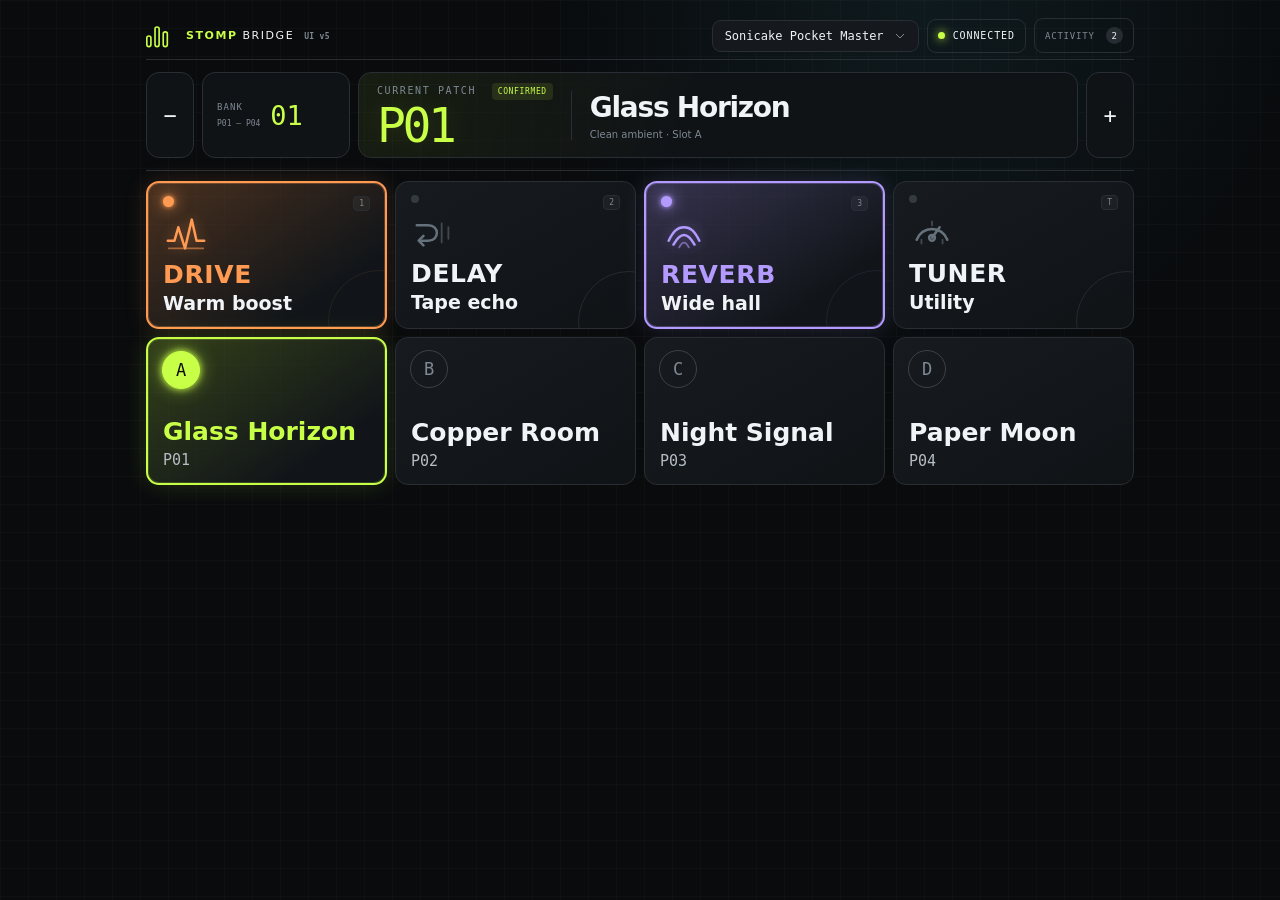
==== ui/index.html @ 8a4b9347 "Initial commit: StompBridge MIDI controller" ====
<!doctype html>
<html lang="en">
  <head>
    <meta charset="UTF-8" />
    <meta name="viewport" content="width=device-width, initial-scale=1.0" />
    <meta name="theme-color" content="#090b0d" />
    <title>StompBridge — UI prototype</title>
    <link rel="stylesheet" href="styles.css?v=5" />
  </head>
  <body>
    <main class="shell">
      <header class="topbar">
        <a class="brand" href="#" aria-label="StompBridge home">
          <span class="brand-mark" aria-hidden="true"><i></i><i></i><i></i></span>
          <span><strong>STOMP</strong> BRIDGE <small class="ui-version">UI v5</small></span>
        </a>

        <div class="device-tools">
          <label class="device-select">
            <span>DEVICE</span>
            <select id="device-profile" aria-label="Device profile">
              <option value="pocket-master">Sonicake Pocket Master</option>
              <option value="gp5">Valeton GP-5</option>
            </select>
          </label>
          <button class="connection" id="connection" type="button" aria-pressed="true">
            <span class="status-dot"></span>
            <span id="connection-label">CONNECTED</span>
          </button>
          <button class="log-toggle" id="toggle-log" type="button" aria-expanded="false" aria-controls="activity-panel">
            ACTIVITY <span id="log-count">2</span>
          </button>
        </div>
      </header>

      <section class="current-strip" aria-labelledby="preset-name">
        <button class="bank-step" id="bank-down" type="button" aria-label="Previous bank">−</button>
        <div class="bank-readout">
          <span>BANK</span>
          <strong id="bank-number">01</strong>
          <small id="bank-range">P01 — P04</small>
        </div>
        <div class="current-preset">
          <div>
            <p class="eyebrow">CURRENT PATCH <span class="certainty confirmed">CONFIRMED</span></p>
            <strong class="preset-number" id="preset-number">P01</strong>
          </div>
          <div class="preset-copy">
            <h1 id="preset-name">Glass Horizon</h1>
            <p id="preset-meta">Clean ambient · Slot A</p>
          </div>
        </div>
        <button class="bank-step" id="bank-up" type="button" aria-label="Next bank">+</button>
      </section>

      <section class="workspace">
        <div class="controls-panel">
          <div class="control-row effects" aria-label="Effect controls">
            <button class="effect active drive" type="button" data-effect="drive" data-key="1" aria-pressed="true">
              <span class="effect-top"><span class="led"></span><kbd>1</kbd></span>
              <span class="effect-icon" aria-hidden="true">
                <svg viewBox="0 0 48 48" role="img">
                  <path d="M5 31h7l4-14 7 22 7-30 5 22h8" />
                  <path class="accent" d="M6 39h36" />
                </svg>
              </span>
              <strong>DRIVE</strong>
              <small>Warm boost</small>
            </button>
            <button class="effect delay" type="button" data-effect="delay" data-key="2" aria-pressed="false">
              <span class="effect-top"><span class="led"></span><kbd>2</kbd></span>
              <span class="effect-icon" aria-hidden="true">
                <svg viewBox="0 0 48 48" role="img">
                  <path d="M6 16h12c6 0 9 4 9 8s-3 8-9 8H9" />
                  <path d="m13 27-5 5 5 5" />
                  <path class="accent" d="M32 14v20M39 18v12" />
                </svg>
              </span>
              <strong>DELAY</strong>
              <small>Tape echo</small>
            </button>
            <button class="effect active reverb" type="button" data-effect="reverb" data-key="3" aria-pressed="true">
              <span class="effect-top"><span class="led"></span><kbd>3</kbd></span>
              <span class="effect-icon" aria-hidden="true">
                <svg viewBox="0 0 48 48" role="img">
                  <path d="M8 31c5-10 9-14 16-14s11 4 16 14" />
                  <path d="M13 35c4-7 7-10 11-10s7 3 11 10" />
                  <path class="accent" d="M19 38c2-4 3-5 5-5s3 1 5 5" />
                </svg>
              </span>
              <strong>REVERB</strong>
              <small>Wide hall</small>
            </button>
            <button class="effect utility" type="button" data-effect="tuner" data-key="T" aria-pressed="false">
              <span class="effect-top"><span class="led"></span><kbd>T</kbd></span>
              <span class="effect-icon" aria-hidden="true">
                <svg viewBox="0 0 48 48" role="img">
                  <path d="M8 31a17 17 0 0 1 32 0" />
                  <path d="m24 29 8-11" />
                  <path class="accent" d="M13 31v4M35 31v4M24 12v4" />
                  <circle cx="24" cy="29" r="3" />
                </svg>
              </span>
              <strong>TUNER</strong>
              <small>Utility</small>
            </button>
          </div>
          <div class="control-row presets" id="presets" aria-label="Preset slots"></div>
        </div>

        <aside class="activity-panel" id="activity-panel" hidden>
          <div class="section-heading compact">
            <div>
              <p class="eyebrow">SYSTEM</p>
              <h2>Activity</h2>
            </div>
            <button class="text-button" id="clear-log" type="button">CLEAR</button>
          </div>

          <div class="signal-card">
            <div><span class="pulse"></span><span>USB MIDI</span></div>
            <strong id="midi-status">ONLINE</strong>
          </div>

          <ol class="event-log" id="event-log" aria-live="polite"></ol>

          <div class="legend">
            <p><span class="certainty confirmed">CONFIRMED</span> Read back from pedal</p>
            <p><span class="certainty assumed">ASSUMED</span> Sent, no readback available</p>
          </div>
        </aside>
      </section>
    </main>

    <div class="tuner-overlay" id="tuner-overlay" hidden>
      <div class="tuner-display">
        <p>INPUT NOTE</p>
        <strong>E</strong>
        <div class="tuner-meter"><i></i><i></i><i class="center"></i><i></i><i></i></div>
        <span>−2 cents</span>
        <button id="close-tuner" type="button">EXIT TUNER <kbd>T</kbd></button>
      </div>
    </div>

    <script src="app.js?v=5"></script>
  </body>
</html>
---- ui/styles.css ----
:root {
  color-scheme: dark;
  --bg: #090b0d;
  --panel: #101316;
  --panel-2: #15191d;
  --line: #282e34;
  --muted: #7e8994;
  --text: #f1f4f6;
  --lime: #c8ff47;
  --cyan: #59e1ff;
  --orange: #ff9a52;
  --violet: #b39aff;
  --radius: 18px;
}

* { box-sizing: border-box; }

body {
  margin: 0;
  min-width: 320px;
  min-height: 100vh;
  background:
    radial-gradient(circle at 72% 0%, rgba(89, 225, 255, .07), transparent 30%),
    linear-gradient(rgba(255,255,255,.018) 1px, transparent 1px),
    linear-gradient(90deg, rgba(255,255,255,.018) 1px, transparent 1px),
    var(--bg);
  background-size: auto, 28px 28px, 28px 28px, auto;
  color: var(--text);
  font-family: Inter, ui-sans-serif, system-ui, -apple-system, BlinkMacSystemFont, "Segoe UI", sans-serif;
}

button, select { font: inherit; }
button { color: inherit; }

.shell { width: min(1440px, 100%); margin: 0 auto; padding: 22px 28px 40px; }
.topbar { min-height: 64px; display: flex; align-items: center; justify-content: space-between; gap: 24px; border-bottom: 1px solid var(--line); }
.brand { display: flex; align-items: center; gap: 12px; color: inherit; text-decoration: none; letter-spacing: .14em; font-size: 13px; }
.brand strong { color: var(--lime); font-weight: 700; }
.ui-version { margin-left: 5px; color: var(--muted); font: 600 8px DM Mono, monospace; letter-spacing: .04em; }
.brand-mark { width: 31px; height: 28px; display: flex; gap: 3px; align-items: flex-end; }
.brand-mark i { width: 7px; border: 2px solid var(--lime); border-radius: 4px; }
.brand-mark i:nth-child(1) { height: 15px; }
.brand-mark i:nth-child(2) { height: 26px; }
.brand-mark i:nth-child(3) { height: 20px; }

.device-tools { display: flex; align-items: center; gap: 12px; }
.device-select { display: flex; align-items: center; gap: 10px; color: var(--muted); font: 500 10px DM Mono, monospace; letter-spacing: .12em; }
select { appearance: none; min-width: 210px; color: var(--text); background: var(--panel-2) url("data:image/svg+xml,%3Csvg xmlns='http://www.w3.org/2000/svg' width='10' height='6'%3E%3Cpath d='m1 1 4 4 4-4' fill='none' stroke='%237e8994'/%3E%3C/svg%3E") no-repeat right 13px center; border: 1px solid var(--line); border-radius: 9px; padding: 10px 34px 10px 12px; outline: none; font-size: 12px; }
.connection { display: flex; align-items: center; gap: 8px; padding: 10px 12px; background: transparent; border: 1px solid var(--line); border-radius: 9px; font: 500 10px DM Mono, monospace; letter-spacing: .09em; cursor: pointer; }
.status-dot, .pulse { width: 7px; height: 7px; border-radius: 50%; background: var(--lime); box-shadow: 0 0 10px var(--lime); }
.connection.offline .status-dot { background: #626b73; box-shadow: none; }

.hero { min-height: 244px; display: flex; align-items: center; justify-content: space-between; gap: 30px; padding: 38px 3.5%; border-bottom: 1px solid var(--line); }
.eyebrow { margin: 0 0 14px; color: var(--muted); font: 500 10px DM Mono, monospace; letter-spacing: .16em; }
.certainty { display: inline-block; margin-left: 8px; padding: 4px 6px; border-radius: 4px; font: 500 8px DM Mono, monospace; letter-spacing: .08em; }
.certainty.confirmed { color: var(--lime); background: rgba(200, 255, 71, .1); }
.certainty.assumed { color: var(--orange); background: rgba(255, 154, 82, .1); }
.preset-heading { display: flex; align-items: center; gap: 28px; }
.preset-number { color: var(--lime); font: 500 clamp(48px, 7vw, 94px)/.9 DM Mono, monospace; letter-spacing: -.09em; text-shadow: 0 0 28px rgba(200,255,71,.16); }
h1, h2, p { margin-top: 0; }
h1 { margin: 0 0 10px; font-size: clamp(26px, 3vw, 43px); letter-spacing: -.045em; }
.preset-heading p { margin: 0; color: var(--muted); font-size: 13px; }
.tempo { display: grid; grid-template-columns: auto auto; align-items: end; column-gap: 9px; padding: 20px 28px; border-left: 1px solid var(--line); }
.tempo span { grid-column: 1 / -1; color: var(--muted); font: 500 9px DM Mono, monospace; letter-spacing: .15em; }
.tempo strong { font: 500 40px DM Mono, monospace; }
.tempo small { padding-bottom: 7px; color: var(--muted); font: 500 10px DM Mono, monospace; }

.workspace { display: grid; grid-template-columns: minmax(0, 1fr) 310px; }
.controls-panel { padding: 34px 3.5% 0 0; border-right: 1px solid var(--line); }
.activity-panel { padding: 34px 0 0 26px; }
.section-heading { display: flex; align-items: end; justify-content: space-between; gap: 24px; margin-bottom: 22px; }
.section-heading h2 { margin: 0; font-size: 22px; letter-spacing: -.03em; }
.section-heading .eyebrow { margin-bottom: 8px; }
.hint { margin: 0; color: var(--muted); font-size: 11px; }
.compact { align-items: center; }
.text-button { border: 0; background: none; color: var(--muted); font: 500 9px DM Mono, monospace; letter-spacing: .12em; cursor: pointer; }

.effects { display: grid; grid-template-columns: repeat(4, 1fr); gap: 11px; }
.effect { min-height: 169px; display: flex; flex-direction: column; align-items: flex-start; position: relative; overflow: hidden; padding: 17px; border: 1px solid var(--line); border-radius: var(--radius); background: linear-gradient(150deg, #171b1f, #101316); cursor: pointer; text-align: left; transition: transform .15s, border-color .15s, background .15s; }
.effect::after { content: ''; position: absolute; width: 100px; height: 100px; right: -45px; bottom: -45px; border: 1px solid currentColor; border-radius: 50%; opacity: .09; }
.effect:hover { transform: translateY(-2px); border-color: #414950; }
.effect-top { display: flex; justify-content: space-between; width: 100%; }
.led { width: 8px; height: 8px; border-radius: 50%; background: #333a40; }
kbd { padding: 3px 6px; color: var(--muted); background: rgba(255,255,255,.04); border: 1px solid var(--line); border-radius: 4px; font: 500 9px DM Mono, monospace; }
.effect-icon { margin: 22px 0 15px; font: 400 30px/1 DM Mono, monospace; color: #5b6670; }
.effect strong { font-size: 13px; letter-spacing: .08em; }
.effect small { display: block; min-height: 1.2em; margin-top: 5px; color: #f1f4f6; font-size: 13px; font-weight: 700; }
.effect.active.drive { color: var(--orange); border-color: rgba(255,154,82,.45); background: linear-gradient(150deg, rgba(255,154,82,.12), #101316 70%); }
.effect.active.delay { color: var(--cyan); border-color: rgba(89,225,255,.45); background: linear-gradient(150deg, rgba(89,225,255,.12), #101316 70%); }
.effect.active.reverb { color: var(--violet); border-color: rgba(179,154,255,.45); background: linear-gradient(150deg, rgba(179,154,255,.12), #101316 70%); }
.effect.active.utility { color: var(--lime); border-color: rgba(200,255,71,.45); }
.effect.active .led { background: currentColor; box-shadow: 0 0 12px currentColor; }

.bank-strip { display: grid; grid-template-columns: 52px 1fr 52px; gap: 9px; margin-top: 22px; }
.bank-step, .bank-readout { min-height: 76px; border: 1px solid var(--line); border-radius: 13px; background: var(--panel); }
.bank-step { font: 400 24px DM Mono, monospace; cursor: pointer; }
.bank-step:hover { color: var(--lime); border-color: #536028; }
.bank-readout { display: flex; align-items: center; justify-content: center; gap: 18px; }
.bank-readout span, .bank-readout small { color: var(--muted); font: 500 9px DM Mono, monospace; letter-spacing: .12em; }
.bank-readout strong { color: var(--lime); font: 500 28px DM Mono, monospace; }

.presets { display: grid; grid-template-columns: repeat(4, 1fr); gap: 9px; margin-top: 9px; }
.preset { display: flex; align-items: center; gap: 13px; min-height: 64px; padding: 12px; border: 1px solid var(--line); border-radius: 12px; background: transparent; cursor: pointer; text-align: left; }
.preset:hover, .preset.active { border-color: rgba(200,255,71,.5); background: rgba(200,255,71,.05); }
.preset .slot { width: 27px; height: 27px; display: grid; place-items: center; flex: 0 0 auto; border: 1px solid #3a4249; border-radius: 50%; color: var(--muted); font: 500 10px DM Mono, monospace; }
.preset.active .slot { color: #0a0d0b; background: var(--lime); border-color: var(--lime); }
.preset strong { display: block; font-size: 11px; }
.preset small { display: block; margin-top: 3px; color: var(--muted); font: 9px DM Mono, monospace; }

.signal-card { display: flex; justify-content: space-between; align-items: center; padding: 13px; border: 1px solid var(--line); border-radius: 10px; background: var(--panel); font: 500 9px DM Mono, monospace; letter-spacing: .08em; }
.signal-card div { display: flex; align-items: center; gap: 9px; color: var(--muted); }
.signal-card strong { color: var(--lime); font-size: 9px; }
.event-log { height: 330px; margin: 20px 0; padding: 0; overflow: auto; list-style: none; }
.event-log li { display: grid; grid-template-columns: 43px 1fr; gap: 11px; padding: 12px 2px; border-bottom: 1px solid rgba(40,46,52,.7); font-size: 10px; line-height: 1.5; }
.event-log time { color: #56616b; font: 9px DM Mono, monospace; }
.event-log span { color: #b7bec4; }
.event-log b { color: var(--text); font-weight: 500; }
.legend { padding-top: 16px; border-top: 1px solid var(--line); }
.legend p { margin: 0 0 8px; color: var(--muted); font-size: 9px; }
.legend .certainty { margin-left: 0; margin-right: 5px; }

.tuner-overlay { position: fixed; inset: 0; z-index: 5; display: grid; place-items: center; padding: 20px; background: rgba(4,6,7,.88); backdrop-filter: blur(18px); }
.tuner-overlay[hidden] { display: none; }
.tuner-display { width: min(520px, 100%); text-align: center; }
.tuner-display p { color: var(--muted); font: 500 10px DM Mono, monospace; letter-spacing: .17em; }
.tuner-display > strong { display: block; color: var(--lime); font: 500 160px/.9 DM Mono, monospace; text-shadow: 0 0 45px rgba(200,255,71,.2); }
.tuner-meter { display: flex; align-items: center; justify-content: center; gap: 38px; margin: 32px 0 18px; }
.tuner-meter i { width: 4px; height: 24px; background: #394149; border-radius: 3px; transform: rotate(20deg); }
.tuner-meter i:nth-child(-n+2) { transform: rotate(-20deg); }
.tuner-meter .center { height: 48px; background: var(--lime); box-shadow: 0 0 14px var(--lime); transform: none; }
.tuner-display > span { display: block; color: var(--muted); font: 12px DM Mono, monospace; }
.tuner-display button { margin-top: 58px; padding: 12px 18px; border: 1px solid var(--line); border-radius: 9px; background: var(--panel); cursor: pointer; }

@media (max-width: 900px) {
  .workspace { grid-template-columns: 1fr; }
  .controls-panel { padding-right: 0; border-right: 0; }
  .activity-panel { padding-left: 0; margin-top: 38px; }
  .event-log { height: 220px; }
}

@media (max-width: 650px) {
  .shell { padding: 14px 16px 30px; }
  .topbar { align-items: flex-start; padding-bottom: 15px; }
  .device-tools { flex-direction: column; align-items: stretch; }
  .device-select > span { display: none; }
  select { min-width: 0; width: 180px; }
  .hero { min-height: 220px; padding-inline: 0; }
  .preset-heading { gap: 15px; }
  .tempo { display: none; }
  .effects { grid-template-columns: repeat(2, 1fr); }
  .effect { min-height: 145px; }
  .presets { grid-template-columns: repeat(2, 1fr); }
  .hint { display: none; }
}

/* Compact landscape controller layout */
.shell { width: min(1024px, 100%); padding: 12px 18px 18px; }
.topbar { min-height: 48px; }
.brand { font-size: 11px; }
.brand-mark { transform: scale(.82); transform-origin: left center; margin-right: -3px; }
.device-tools { gap: 8px; }
.device-select > span { display: none; }
select { min-width: 185px; padding-block: 8px; }
.connection, .log-toggle { min-height: 34px; padding: 8px 10px; }
.log-toggle { border: 1px solid var(--line); border-radius: 9px; background: transparent; color: var(--muted); font: 500 9px DM Mono, monospace; letter-spacing: .09em; cursor: pointer; }
.log-toggle span { display: inline-grid; place-items: center; min-width: 17px; height: 17px; margin-left: 5px; border-radius: 9px; color: var(--text); background: #262c31; }
.log-toggle.active { color: var(--lime); border-color: rgba(200,255,71,.4); }

.current-strip { display: grid; grid-template-columns: 48px 148px minmax(0, 1fr) 48px; gap: 8px; align-items: stretch; padding: 12px 0; border-bottom: 1px solid var(--line); }
.current-strip .bank-step, .current-strip .bank-readout, .current-preset { min-height: 84px; border: 1px solid var(--line); border-radius: 13px; background: var(--panel); }
.current-strip .bank-step { cursor: pointer; font: 400 22px DM Mono, monospace; }
.current-strip .bank-step:hover { color: var(--lime); border-color: #536028; }
.current-strip .bank-readout { display: grid; grid-template-columns: auto 1fr; align-content: center; justify-content: initial; gap: 3px 10px; padding: 12px 14px; }
.current-strip .bank-readout span { align-self: center; }
.current-strip .bank-readout strong { grid-row: 1 / 3; grid-column: 2; align-self: center; font-size: 27px; }
.current-strip .bank-readout small { font-size: 8px; letter-spacing: 0; }
.current-preset { display: flex; align-items: center; gap: 18px; padding: 10px 18px; background: linear-gradient(110deg, rgba(200,255,71,.075), var(--panel) 46%); }
.current-preset .eyebrow { margin-bottom: 4px; }
.current-preset .preset-number { display: block; font-size: clamp(30px, 5.2vw, 48px); letter-spacing: -.07em; }
.preset-copy { min-width: 0; padding-left: 18px; border-left: 1px solid var(--line); }
.preset-copy h1 { overflow: hidden; margin-bottom: 5px; font-size: clamp(18px, 3vw, 28px); white-space: nowrap; text-overflow: ellipsis; }
.preset-copy p { overflow: hidden; margin: 0; color: var(--muted); font-size: 10px; white-space: nowrap; text-overflow: ellipsis; }

.workspace { display: block; }
.controls-panel { padding: 10px 0 0; border: 0; }
.control-row { display: grid; grid-template-columns: repeat(4, minmax(0, 1fr)); gap: 8px; }
.control-row + .control-row { margin-top: 8px; }
.effect, .preset { width: 100%; min-height: 0; height: clamp(110px, 20vh, 148px); border-radius: 13px; }
.effect { padding: 13px 15px; }
.effect-icon { width: 46px; height: 46px; margin: auto 0 5px; color: #65717b; }
.effect-icon svg { display: block; width: 100%; height: 100%; overflow: visible; }
.effect-icon path, .effect-icon circle { fill: none; stroke: currentColor; stroke-width: 2.5; stroke-linecap: round; stroke-linejoin: round; vector-effect: non-scaling-stroke; }
.effect-icon .accent { opacity: .55; stroke-width: 1.8; }
.effect.active .effect-icon { color: currentColor; filter: drop-shadow(0 0 6px color-mix(in srgb, currentColor 35%, transparent)); }
.effect.active {
  border-width: 2px;
  box-shadow:
    inset 0 0 0 1px color-mix(in srgb, currentColor 28%, transparent),
    0 0 22px color-mix(in srgb, currentColor 17%, transparent);
}
.effect.active.drive { border-color: var(--orange); background: linear-gradient(145deg, rgba(255,154,82,.26), #111519 76%); }
.effect.active.delay { border-color: var(--cyan); background: linear-gradient(145deg, rgba(89,225,255,.24), #111519 76%); }
.effect.active.reverb { border-color: var(--violet); background: linear-gradient(145deg, rgba(179,154,255,.26), #111519 76%); }
.effect.active.utility { border-color: var(--lime); background: linear-gradient(145deg, rgba(200,255,71,.24), #111519 76%); }
.effect.active .led { width: 11px; height: 11px; box-shadow: 0 0 5px currentColor, 0 0 16px currentColor; }
.effect strong { font-size: clamp(20px, 2.6vw, 25px); line-height: 1; letter-spacing: .025em; }
.effect small { margin-top: 6px; color: #f1f4f6; font-size: clamp(15px, 1.9vw, 19px); font-weight: 700; line-height: 1.15; }
.effect kbd { padding: 2px 5px; font-size: 8px; }
.preset { position: relative; align-items: flex-end; padding: 14px 15px; background: linear-gradient(150deg, #171b1f, #101316); }
.preset .slot { position: absolute; top: 12px; left: 14px; width: 38px; height: 38px; font-size: 17px; }
.preset strong { overflow: hidden; max-width: 100%; font-size: clamp(20px, 2.6vw, 25px); line-height: 1.05; white-space: nowrap; text-overflow: ellipsis; }
.preset small { margin-top: 6px; color: #b5bdc4; font-size: clamp(12px, 1.55vw, 15px); line-height: 1.2; }
.preset.active {
  border: 2px solid var(--lime);
  background: linear-gradient(145deg, rgba(200,255,71,.22), #111519 76%);
  box-shadow:
    inset 0 0 0 1px rgba(200,255,71,.18),
    0 0 24px rgba(200,255,71,.16);
}
.preset.active strong { color: var(--lime); }
.preset.active .slot { box-shadow: 0 0 7px var(--lime), 0 0 18px rgba(200,255,71,.55); }

.activity-panel { position: fixed; z-index: 4; top: 70px; right: 18px; width: min(340px, calc(100vw - 36px)); max-height: calc(100vh - 88px); overflow: auto; margin: 0; padding: 20px; border: 1px solid #384149; border-radius: 16px; background: rgba(16,19,22,.97); box-shadow: 0 22px 70px rgba(0,0,0,.5); backdrop-filter: blur(18px); }
.activity-panel[hidden] { display: none; }
.activity-panel .event-log { height: min(250px, 38vh); }

@media (max-width: 680px) {
  .shell { padding-inline: 10px; }
  .topbar { gap: 8px; }
  .brand > span:last-child { display: none; }
  select { width: 142px; min-width: 0; font-size: 10px; }
  .connection { padding-inline: 8px; }
  #connection-label { display: none; }
  .log-toggle { padding-inline: 8px; font-size: 0; }
  .log-toggle span { margin: 0; font-size: 8px; }
  .current-strip { grid-template-columns: 40px 104px minmax(0, 1fr) 40px; }
  .current-strip .bank-readout { padding-inline: 9px; gap: 2px 6px; }
  .current-strip .bank-readout strong { font-size: 22px; }
  .current-strip .bank-readout small { display: none; }
  .current-preset { gap: 10px; padding-inline: 11px; }
  .preset-copy { padding-left: 10px; }
  .certainty { display: none; }
  .effects, .presets { grid-template-columns: repeat(4, minmax(0, 1fr)); }
  .effect { min-height: 0; }
}

@media (max-width: 480px) and (orientation: portrait) {
  .current-strip { grid-template-columns: 40px 1fr 40px; }
  .current-strip .bank-readout { display: none; }
  .control-row { grid-template-columns: repeat(2, minmax(0, 1fr)); }
  .effect, .preset { height: 106px; }
}
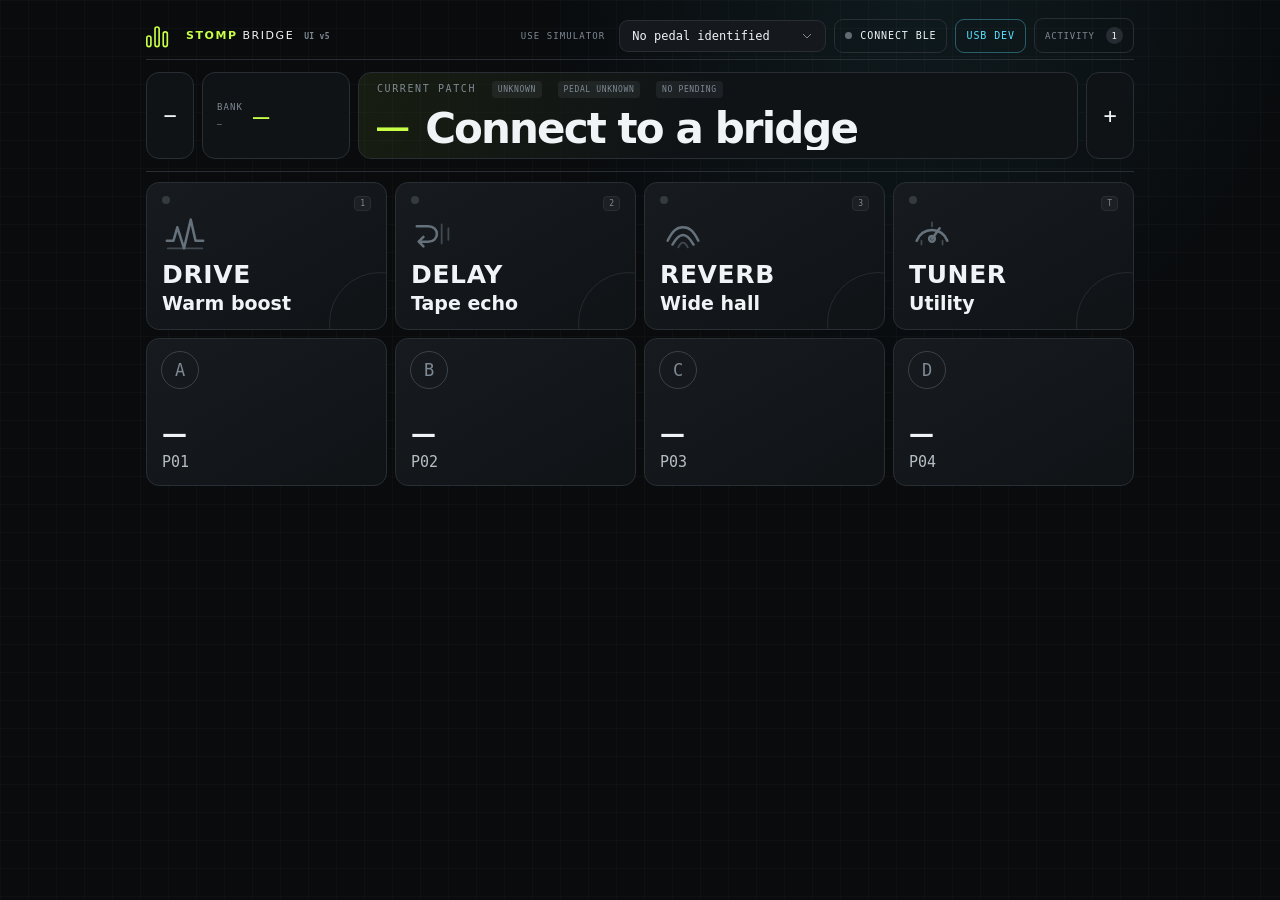
==== commit 8d7751c5: "Stomp bgridge web ui over usb" ====
--- a/ui/index.html
+++ b/ui/index.html
@@ -5,7 +5,7 @@
     <meta name="viewport" content="width=device-width, initial-scale=1.0" />
     <meta name="theme-color" content="#090b0d" />
     <title>StompBridge — UI prototype</title>
-    <link rel="stylesheet" href="styles.css?v=5" />
+    <link rel="stylesheet" href="styles.css?v=9" />
   </head>
   <body>
     <main class="shell">
@@ -16,17 +16,20 @@
         </a>
 
         <div class="device-tools">
+          <button class="text-button" id="start-simulation" type="button">USE SIMULATOR</button>
           <label class="device-select">
             <span>DEVICE</span>
             <select id="device-profile" aria-label="Device profile">
+              <option value="unknown">No pedal identified</option>
               <option value="pocket-master">Sonicake Pocket Master</option>
               <option value="gp5">Valeton GP-5</option>
             </select>
           </label>
           <button class="connection" id="connection" type="button" aria-pressed="true">
             <span class="status-dot"></span>
-            <span id="connection-label">CONNECTED</span>
+            <span id="connection-label">CONNECT BLE</span>
           </button>
+          <button class="connection usb-dev" id="connect-usb-dev" type="button">USB DEV</button>
           <button class="log-toggle" id="toggle-log" type="button" aria-expanded="false" aria-controls="activity-panel">
             ACTIVITY <span id="log-count">2</span>
           </button>
@@ -41,13 +44,14 @@
           <small id="bank-range">P01 — P04</small>
         </div>
         <div class="current-preset">
-          <div>
-            <p class="eyebrow">CURRENT PATCH <span class="certainty confirmed">CONFIRMED</span></p>
-            <strong class="preset-number" id="preset-number">P01</strong>
-          </div>
-          <div class="preset-copy">
-            <h1 id="preset-name">Glass Horizon</h1>
-            <p id="preset-meta">Clean ambient · Slot A</p>
+          <div class="current-preset-content">
+            <p class="eyebrow">CURRENT PATCH <span class="certainty unknown" id="preset-certainty">UNKNOWN</span> <span class="certainty unknown" id="pedal-link-status">PEDAL UNKNOWN</span> <span class="certainty unknown" id="live-request-status" aria-live="polite">NO PENDING</span> <span class="certainty" id="stale-indicator" hidden>STALE</span></p>
+            <div class="preset-value-row">
+              <strong class="preset-number" id="preset-number">P01</strong>
+              <div class="preset-copy">
+                <h1 id="preset-name">Glass Horizon</h1>
+              </div>
+            </div>
           </div>
         </div>
         <button class="bank-step" id="bank-up" type="button" aria-label="Next bank">+</button>
@@ -118,8 +122,12 @@
           </div>
 
           <div class="signal-card">
-            <div><span class="pulse"></span><span>USB MIDI</span></div>
+            <div><span class="pulse"></span><span>USB PEDAL</span></div>
             <strong id="midi-status">ONLINE</strong>
+          </div>
+          <div class="signal-card sync-card">
+            <div><span>SYNC</span></div>
+            <strong id="sync-status">UNKNOWN</strong>
           </div>
 
           <ol class="event-log" id="event-log" aria-live="polite"></ol>
@@ -142,6 +150,7 @@
       </div>
     </div>
 
-    <script src="app.js?v=5"></script>
+    <script src="ble_transport.js?v=1"></script>
+    <script src="app.js?v=20"></script>
   </body>
 </html>
--- a/ui/styles.css
+++ b/ui/styles.css
@@ -47,14 +47,17 @@
 .device-select { display: flex; align-items: center; gap: 10px; color: var(--muted); font: 500 10px DM Mono, monospace; letter-spacing: .12em; }
 select { appearance: none; min-width: 210px; color: var(--text); background: var(--panel-2) url("data:image/svg+xml,%3Csvg xmlns='http://www.w3.org/2000/svg' width='10' height='6'%3E%3Cpath d='m1 1 4 4 4-4' fill='none' stroke='%237e8994'/%3E%3C/svg%3E") no-repeat right 13px center; border: 1px solid var(--line); border-radius: 9px; padding: 10px 34px 10px 12px; outline: none; font-size: 12px; }
 .connection { display: flex; align-items: center; gap: 8px; padding: 10px 12px; background: transparent; border: 1px solid var(--line); border-radius: 9px; font: 500 10px DM Mono, monospace; letter-spacing: .09em; cursor: pointer; }
+.usb-dev { color: var(--cyan); border-color: rgba(89, 225, 255, .35); }
 .status-dot, .pulse { width: 7px; height: 7px; border-radius: 50%; background: var(--lime); box-shadow: 0 0 10px var(--lime); }
 .connection.offline .status-dot { background: #626b73; box-shadow: none; }
 
 .hero { min-height: 244px; display: flex; align-items: center; justify-content: space-between; gap: 30px; padding: 38px 3.5%; border-bottom: 1px solid var(--line); }
 .eyebrow { margin: 0 0 14px; color: var(--muted); font: 500 10px DM Mono, monospace; letter-spacing: .16em; }
 .certainty { display: inline-block; margin-left: 8px; padding: 4px 6px; border-radius: 4px; font: 500 8px DM Mono, monospace; letter-spacing: .08em; }
+.certainty[hidden] { display: none; }
 .certainty.confirmed { color: var(--lime); background: rgba(200, 255, 71, .1); }
 .certainty.assumed { color: var(--orange); background: rgba(255, 154, 82, .1); }
+.certainty.unknown { color: var(--muted); background: rgba(147, 158, 167, .1); }
 .preset-heading { display: flex; align-items: center; gap: 28px; }
 .preset-number { color: var(--lime); font: 500 clamp(48px, 7vw, 94px)/.9 DM Mono, monospace; letter-spacing: -.09em; text-shadow: 0 0 28px rgba(200,255,71,.16); }
 h1, h2, p { margin-top: 0; }
@@ -110,6 +113,7 @@
 .signal-card { display: flex; justify-content: space-between; align-items: center; padding: 13px; border: 1px solid var(--line); border-radius: 10px; background: var(--panel); font: 500 9px DM Mono, monospace; letter-spacing: .08em; }
 .signal-card div { display: flex; align-items: center; gap: 9px; color: var(--muted); }
 .signal-card strong { color: var(--lime); font-size: 9px; }
+.signal-card + .signal-card { margin-top: 8px; }
 .event-log { height: 330px; margin: 20px 0; padding: 0; overflow: auto; list-style: none; }
 .event-log li { display: grid; grid-template-columns: 43px 1fr; gap: 11px; padding: 12px 2px; border-bottom: 1px solid rgba(40,46,52,.7); font-size: 10px; line-height: 1.5; }
 .event-log time { color: #56616b; font: 9px DM Mono, monospace; }
@@ -174,12 +178,13 @@
 .current-strip .bank-readout span { align-self: center; }
 .current-strip .bank-readout strong { grid-row: 1 / 3; grid-column: 2; align-self: center; font-size: 27px; }
 .current-strip .bank-readout small { font-size: 8px; letter-spacing: 0; }
-.current-preset { display: flex; align-items: center; gap: 18px; padding: 10px 18px; background: linear-gradient(110deg, rgba(200,255,71,.075), var(--panel) 46%); }
+.current-preset { display: flex; align-items: center; min-width: 0; padding: 8px 18px; background: linear-gradient(110deg, rgba(200,255,71,.075), var(--panel) 46%); }
+.current-preset-content { min-width: 0; width: 100%; }
 .current-preset .eyebrow { margin-bottom: 4px; }
-.current-preset .preset-number { display: block; font-size: clamp(30px, 5.2vw, 48px); letter-spacing: -.07em; }
-.preset-copy { min-width: 0; padding-left: 18px; border-left: 1px solid var(--line); }
-.preset-copy h1 { overflow: hidden; margin-bottom: 5px; font-size: clamp(18px, 3vw, 28px); white-space: nowrap; text-overflow: ellipsis; }
-.preset-copy p { overflow: hidden; margin: 0; color: var(--muted); font-size: 10px; white-space: nowrap; text-overflow: ellipsis; }
+.preset-value-row { display: flex; align-items: baseline; min-width: 0; gap: clamp(10px, 1.6vw, 22px); }
+.current-preset .preset-number { display: block; flex: 0 0 auto; font-size: clamp(38px, 5.2vw, 52px); letter-spacing: -.07em; }
+.preset-copy { min-width: 0; }
+.preset-copy h1 { overflow: hidden; margin-bottom: 0; font-size: clamp(28px, 3.8vw, 42px); line-height: 1; letter-spacing: -.045em; white-space: nowrap; text-overflow: ellipsis; }
 
 .workspace { display: block; }
 .controls-panel { padding: 10px 0 0; border: 0; }
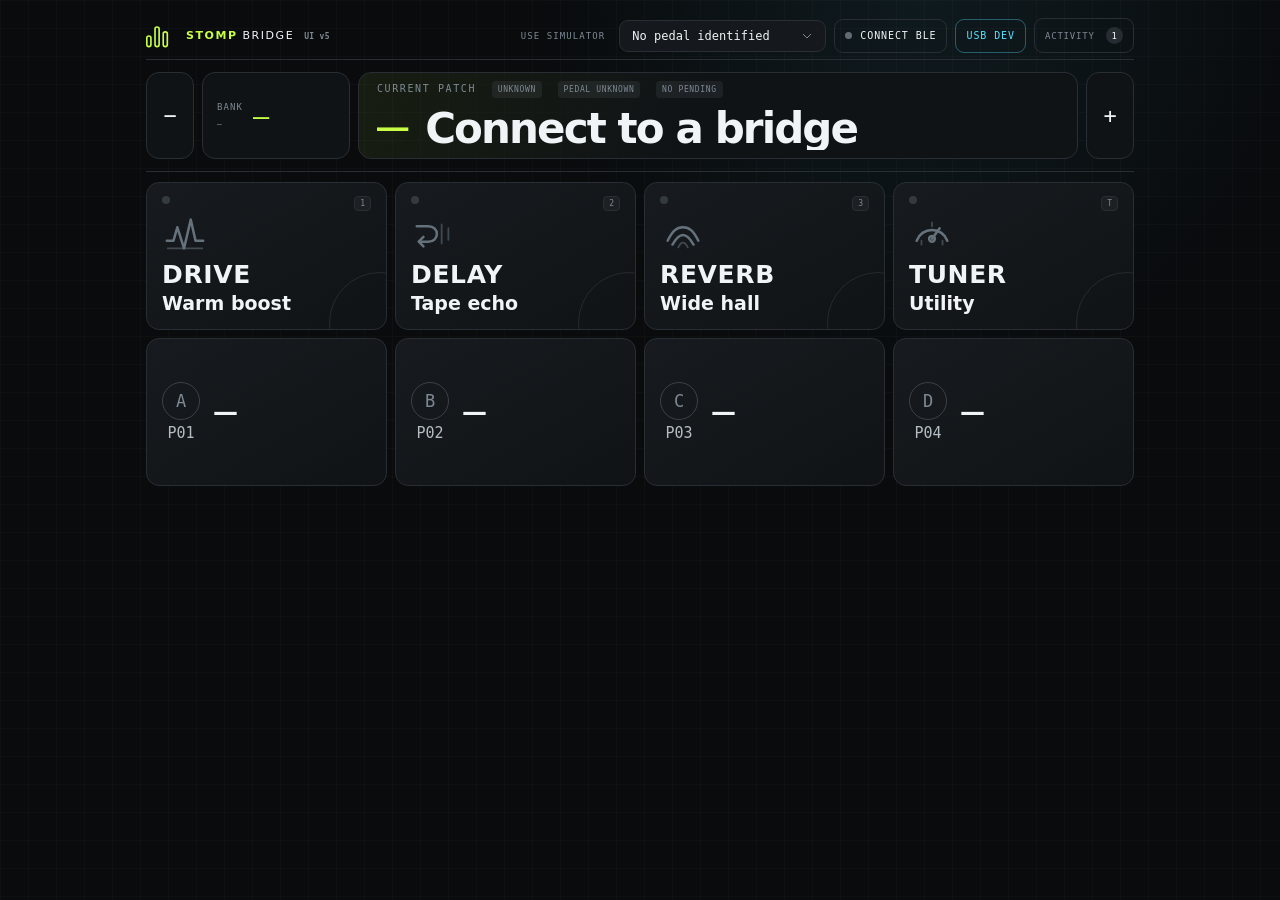
==== commit a6dee854: "usb BLE working" ====
--- a/ui/index.html
+++ b/ui/index.html
@@ -2,10 +2,11 @@
 <html lang="en">
   <head>
     <meta charset="UTF-8" />
-    <meta name="viewport" content="width=device-width, initial-scale=1.0" />
+    <meta name="viewport" content="width=device-width, initial-scale=1.0, viewport-fit=cover" />
     <meta name="theme-color" content="#090b0d" />
     <title>StompBridge — UI prototype</title>
-    <link rel="stylesheet" href="styles.css?v=9" />
+    <link rel="icon" href="data:," />
+    <link rel="stylesheet" href="styles.css?v=12" />
   </head>
   <body>
     <main class="shell">
@@ -150,7 +151,7 @@
       </div>
     </div>
 
-    <script src="ble_transport.js?v=1"></script>
-    <script src="app.js?v=20"></script>
+    <script src="ble_transport.js?v=4"></script>
+    <script src="app.js?v=26"></script>
   </body>
 </html>
--- a/ui/styles.css
+++ b/ui/styles.css
@@ -211,10 +211,20 @@
 .effect strong { font-size: clamp(20px, 2.6vw, 25px); line-height: 1; letter-spacing: .025em; }
 .effect small { margin-top: 6px; color: #f1f4f6; font-size: clamp(15px, 1.9vw, 19px); font-weight: 700; line-height: 1.15; }
 .effect kbd { padding: 2px 5px; font-size: 8px; }
-.preset { position: relative; align-items: flex-end; padding: 14px 15px; background: linear-gradient(150deg, #171b1f, #101316); }
-.preset .slot { position: absolute; top: 12px; left: 14px; width: 38px; height: 38px; font-size: 17px; }
-.preset strong { overflow: hidden; max-width: 100%; font-size: clamp(20px, 2.6vw, 25px); line-height: 1.05; white-space: nowrap; text-overflow: ellipsis; }
-.preset small { margin-top: 6px; color: #b5bdc4; font-size: clamp(12px, 1.55vw, 15px); line-height: 1.2; }
+.preset { padding: 14px 15px; background: linear-gradient(150deg, #171b1f, #101316); }
+.preset-slot { display: grid; justify-items: center; flex: 0 0 auto; gap: 4px; }
+.preset .slot { width: 38px; height: 38px; font-size: 17px; }
+.preset strong {
+  display: -webkit-box;
+  min-width: 0;
+  overflow: hidden;
+  overflow-wrap: anywhere;
+  -webkit-box-orient: vertical;
+  -webkit-line-clamp: 2;
+  font-size: clamp(20px, 2.6vw, 25px);
+  line-height: 1.1;
+}
+.preset small { margin: 0; color: #b5bdc4; font-size: clamp(12px, 1.55vw, 15px); line-height: 1.2; }
 .preset.active {
   border: 2px solid var(--lime);
   background: linear-gradient(145deg, rgba(200,255,71,.22), #111519 76%);
@@ -229,29 +239,72 @@
 .activity-panel[hidden] { display: none; }
 .activity-panel .event-log { height: min(250px, 38vh); }
 
-@media (max-width: 680px) {
-  .shell { padding-inline: 10px; }
-  .topbar { gap: 8px; }
+/* Compact controls fit the space left by the browser chrome. */
+@media (max-width: 680px), (max-height: 500px) and (orientation: landscape) {
+  .shell {
+    padding: max(6px, env(safe-area-inset-top)) max(10px, env(safe-area-inset-right))
+      max(8px, env(safe-area-inset-bottom)) max(10px, env(safe-area-inset-left));
+  }
+  /* Leave enough scroll range to move the connection row above the viewport. */
+  .shell:has(#device-profile:disabled) {
+    min-height: calc(100dvh + 50px + max(6px, env(safe-area-inset-top)));
+  }
+  .topbar { align-items: center; gap: 6px; min-height: 48px; padding-bottom: 4px; }
   .brand > span:last-child { display: none; }
-  select { width: 142px; min-width: 0; font-size: 10px; }
-  .connection { padding-inline: 8px; }
-  #connection-label { display: none; }
-  .log-toggle { padding-inline: 8px; font-size: 0; }
-  .log-toggle span { margin: 0; font-size: 8px; }
-  .current-strip { grid-template-columns: 40px 104px minmax(0, 1fr) 40px; }
-  .current-strip .bank-readout { padding-inline: 9px; gap: 2px 6px; }
-  .current-strip .bank-readout strong { font-size: 22px; }
+  .device-tools { flex-flow: row wrap; align-items: center; justify-content: flex-end; gap: 4px; }
+  .device-tools .connection, .log-toggle { min-height: 44px; padding-inline: 8px; }
+  .device-select:has(select:disabled), #start-simulation:disabled { display: none; }
+  #start-simulation { order: 1; min-height: 36px; }
+  .device-select { order: 2; }
+  .device-select select { width: 130px; min-width: 0; font-size: 12px; }
+  .log-toggle span { margin-left: 2px; }
+  .current-strip { grid-template-columns: 50px 74px minmax(0, 1fr) 50px; gap: 5px; padding: 6px 0; }
+  .current-strip .bank-step, .current-strip .bank-readout, .current-preset { min-height: 62px; }
+  .current-strip .bank-readout { padding: 5px; gap: 3px; }
+  .current-strip .bank-readout strong { font-size: 20px; }
   .current-strip .bank-readout small { display: none; }
-  .current-preset { gap: 10px; padding-inline: 11px; }
-  .preset-copy { padding-left: 10px; }
-  .certainty { display: none; }
-  .effects, .presets { grid-template-columns: repeat(4, minmax(0, 1fr)); }
-  .effect { min-height: 0; }
-}
-
-@media (max-width: 480px) and (orientation: portrait) {
-  .current-strip { grid-template-columns: 40px 1fr 40px; }
-  .current-strip .bank-readout { display: none; }
+  .current-preset { padding: 6px 8px; }
+  .current-preset .eyebrow { letter-spacing: .06em; }
+  .current-preset .certainty { margin-left: 2px; padding: 2px 3px; letter-spacing: 0; }
+  #live-request-status:not(.assumed) { display: none; }
+  .preset-value-row { gap: 6px; }
+  .current-preset .preset-number { font-size: clamp(26px, 7.2vw, 38px); }
+  .preset-copy h1 { font-size: clamp(19px, 5.5vw, 27px); }
+  .controls-panel { padding-top: 6px; }
+  .control-row { gap: 6px; }
+  .control-row + .control-row { margin-top: 6px; }
+  .effect, .preset { height: auto; min-height: clamp(70px, 14.4dvh, 108px); border-radius: 10px; }
+  .effect { display: grid; align-content: center; grid-template-columns: minmax(0, 1fr) auto; gap: 3px 5px; padding: 6px 8px; }
+  .effect::after, .effect-icon, .effect kbd { display: none; }
+  .effect-top { grid-column: 2; grid-row: 1; justify-content: end; }
+  .effect strong { grid-column: 1; grid-row: 1; font-size: clamp(15px, 4.3vw, 20px); line-height: 1.08; overflow-wrap: anywhere; }
+  .effect small { grid-column: 1 / -1; margin: 0; color: var(--muted); font-size: 12px; line-height: 1.15; }
+  .preset { align-items: center; gap: 7px; padding: 6px 8px; }
+  .preset .slot { width: 28px; height: 28px; font-size: 13px; }
+  .preset strong { font-size: clamp(15px, 4.1vw, 20px); line-height: 1.12; }
+  .preset small { font-size: 12px; }
+  .activity-panel {
+    top: max(54px, env(safe-area-inset-top));
+    right: max(10px, env(safe-area-inset-right));
+    width: min(340px, calc(100% - 20px));
+    max-height: calc(100dvh - 54px - max(8px, env(safe-area-inset-bottom)));
+    padding: 12px;
+  }
+  .activity-panel .event-log { height: auto; max-height: 42dvh; }
+  .tuner-overlay { overflow: auto; padding: 12px; }
+  .tuner-display > strong { font-size: clamp(48px, 24dvh, 100px); }
+  .tuner-meter { margin-block: 12px; }
+  .tuner-display button { min-height: 44px; margin-top: 16px; }
+}
+
+@media (max-width: 540px) and (orientation: portrait) {
+  .topbar { display: block; }
+  .topbar .brand { display: none; }
+  .device-tools { justify-content: space-between; }
+  .current-strip { grid-template-columns: 50px minmax(0, 1fr) 50px; }
+  .current-preset { grid-column: 1 / -1; grid-row: 1; }
+  .current-strip .bank-step, .current-strip .bank-readout { grid-row: 2; min-height: 52px; }
+  .current-strip .bank-readout { display: flex; justify-content: center; gap: 6px; }
+  .current-strip .bank-readout small { display: inline; margin-left: 6px; }
   .control-row { grid-template-columns: repeat(2, minmax(0, 1fr)); }
-  .effect, .preset { height: 106px; }
-}
+}
